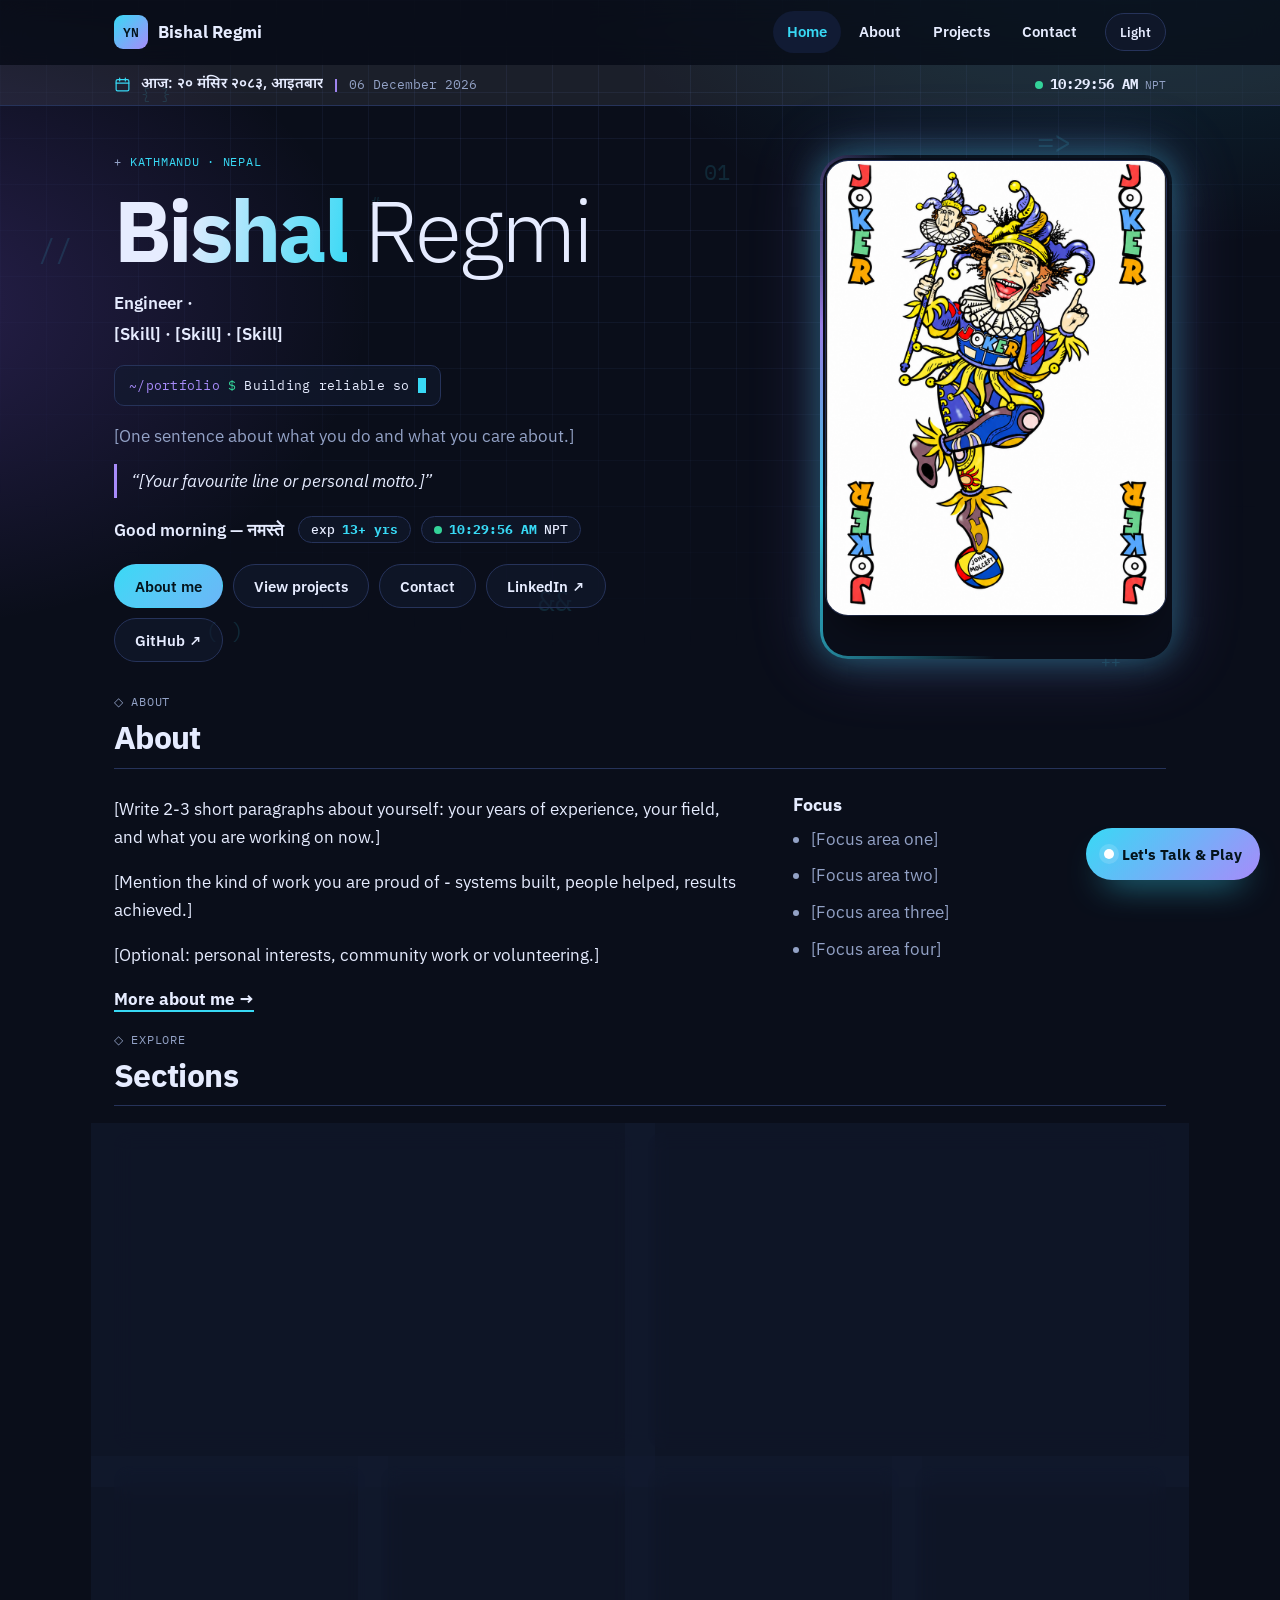
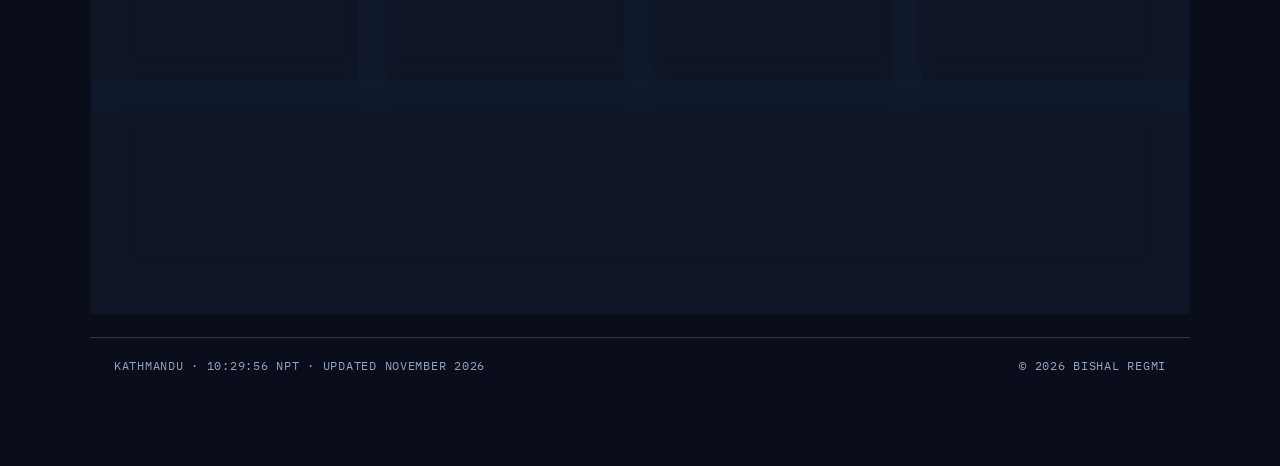
==== index.html @ ebe39e66 "Initial commit" ====
<!DOCTYPE html>
<html lang="en">

<head>
    <meta charset="utf-8">
    <meta name="viewport" content="width=device-width,initial-scale=1">
    <title>Your Name - Portfolio</title>
    <meta name="description" content="Personal portfolio: about, projects, experience and contact.">
    <meta name="theme-color" content="#0a0e1a">
    <meta property="og:title" content="Your Name - Portfolio">
    <meta property="og:description" content="Personal portfolio: about, projects, experience and contact.">
    <meta property="og:type" content="website">
    <link rel="icon" href="assets/images/favicon.svg" type="image/svg+xml">
    <link rel="preconnect" href="https://fonts.googleapis.com">
    <link
        href="https://fonts.googleapis.com/css2?family=IBM+Plex+Mono:wght@400;500&family=IBM+Plex+Sans:wght@300;400;600;700&family=Noto+Sans+Devanagari:wght@400;600&display=swap"
        rel="stylesheet">
    <link rel="stylesheet" href="css/style.css">
</head>

<body>
    <div id="site-header"></div>
    <main id="main">
        <div class="wrap hero" data-render="hero"></div>
        <section class="wrap" data-render="about" id="about"></section>
        <section class="wrap">
            <div class="sec-h">
                <p class="label mono">&#9671; EXPLORE</p>
                <h2>Sections</h2>
            </div>
            <div class="bento" data-render="bento"></div>
        </section>
    </main>
    <div id="site-footer"></div>
    <script src="js/data.js"></script>
    <script src="js/core.js"></script>
    <script src="js/app.js"></script>
</body>

</html>
---- css/style.css ----
/* Developer dark theme (default) + clean light variant. Colours: edit the variables below. */
:root {
    --bg: #f3f6fc;
    --card: #ffffffcc;
    --ink: #0f172a;
    --mut: #51617c;
    --line: #d5deee;
    --accent: #0b7aa6;
    --accent2: #6d4aff;
    --on: #fff;
    --ic: #e3edf8;
    --glow1: #22d3ee30;
    --glow2: #a78bfa30;
    --gridc: #0f172a10;
    --bar: #0f172a14;
    --sans: "IBM Plex Sans", system-ui, sans-serif;
    --mono: "IBM Plex Mono", ui-monospace, Consolas, monospace;
    --ne: "Noto Sans Devanagari", "Mukta", "Nirmala UI", system-ui, sans-serif;
    color-scheme: light
}

:root[data-theme=dark] {
    --bg: #0a0e1a;
    --card: #121a2f9e;
    --ink: #e6ecff;
    --mut: #93a2c6;
    --line: #26335a;
    --accent: #38d9f5;
    --accent2: #a78bfa;
    --on: #04141c;
    --ic: #111b34;
    --glow1: #22d3ee26;
    --glow2: #8b5cf63a;
    --gridc: #7c9cff14;
    --bar: #ffffff12;
    color-scheme: dark
}

* {
    box-sizing: border-box
}

html {
    scroll-behavior: smooth
}

body {
    margin: 0;
    font: 400 1.05rem/1.7 var(--sans);
    color: var(--ink);
    background: var(--bg);
    min-height: 100vh
}

img {
    max-width: 100%;
    display: block
}

a {
    color: var(--ink)
}

:focus-visible {
    outline: 3px solid var(--accent);
    outline-offset: 3px
}

.wrap {
    max-width: 1100px;
    margin: auto;
    padding: 0 24px
}

.mono {
    font-family: var(--mono);
    font-size: .76rem;
    letter-spacing: .06em;
    text-transform: uppercase
}

.muted {
    color: var(--mut)
}

.skip {
    position: absolute;
    left: -999px
}

.skip:focus {
    left: 10px;
    top: 10px;
    background: var(--accent);
    color: var(--on);
    padding: 8px 12px;
    z-index: 99
}

h1,
h2,
h3 {
    line-height: 1.15;
    margin: 0
}

h2 {
    font-size: 2rem;
    font-weight: 700;
    letter-spacing: -.02em
}

h3 {
    font-size: 1.1rem
}

/* background: grid + glows + drifting code symbols */
.bg {
    position: fixed;
    inset: 0;
    z-index: -1;
    overflow: hidden;
    pointer-events: none;
    background: radial-gradient(900px 520px at 88% -8%, var(--glow1), transparent 62%), radial-gradient(760px 520px at -8% 34%, var(--glow2), transparent 62%), var(--bg)
}

.bg:before {
    content: "";
    position: absolute;
    inset: 0;
    background-image: linear-gradient(var(--gridc) 1px, transparent 1px), linear-gradient(90deg, var(--gridc) 1px, transparent 1px);
    background-size: 46px 46px;
    -webkit-mask-image: radial-gradient(ellipse 90% 70% at 50% 18%, #000 15%, transparent 78%);
    mask-image: radial-gradient(ellipse 90% 70% at 50% 18%, #000 15%, transparent 78%)
}

.sym {
    position: absolute;
    font-family: var(--mono);
    color: var(--accent);
    opacity: .13;
    animation: drift ease-in-out infinite alternate;
    user-select: none
}

@keyframes drift {
    from {
        transform: translate(0, 0) rotate(-4deg)
    }

    to {
        transform: translate(14px, -34px) rotate(6deg)
    }
}

/* nav */
#site-header {
    position: sticky;
    top: 0;
    z-index: 50
}

.nav {
    backdrop-filter: blur(14px);
    background: color-mix(in srgb, var(--bg) 72%, transparent);
    border-bottom: 1px solid transparent;
    transition: border-color .3s, box-shadow .3s
}

.scrolled .nav {
    border-color: var(--line);
    box-shadow: 0 10px 30px -18px #000a
}

.navin {
    display: flex;
    align-items: center;
    gap: 14px;
    min-height: 64px;
    flex-wrap: wrap
}

.brand {
    display: flex;
    align-items: center;
    gap: 10px;
    font-weight: 700;
    text-decoration: none;
    margin-right: auto
}

.mono-badge {
    display: grid;
    place-items: center;
    width: 34px;
    height: 34px;
    border-radius: 9px;
    background: linear-gradient(135deg, var(--accent), var(--accent2));
    color: var(--on);
    font: 600 .8rem var(--mono)
}

.menu {
    list-style: none;
    margin: 0;
    padding: 0;
    display: flex;
    gap: 4px
}

.menu a {
    display: block;
    padding: 8px 14px;
    border-radius: 999px;
    text-decoration: none;
    font-weight: 600;
    font-size: .95rem;
    transition: background .25s, color .25s
}

.menu a:hover {
    background: var(--ic)
}

.menu a.on {
    background: var(--ic);
    color: var(--accent)
}

.menu a:active {
    transform: scale(.96)
}

.tbtn,
.burger {
    min-height: 38px;
    padding: 0 14px;
    border: 1px solid var(--line);
    background: var(--card);
    color: var(--ink);
    border-radius: 999px;
    font: 600 .82rem var(--sans);
    cursor: pointer;
    transition: border-color .2s, transform .2s
}

.tbtn:hover,
.burger:hover {
    border-color: var(--accent)
}

.tbtn:active {
    transform: scale(.95)
}

.burger {
    display: none
}

/* Nepali date ribbon (single line) */
.ribbon {
    border-bottom: 1px solid var(--line);
    background: var(--bar)
}

.rib {
    display: flex;
    justify-content: space-between;
    align-items: center;
    gap: 14px;
    min-height: 40px
}

.datebar {
    display: flex;
    align-items: center;
    gap: 10px;
    min-width: 0;
    white-space: nowrap;
    overflow: hidden;
    font-size: .92rem
}

.datebar svg {
    width: 17px;
    height: 17px;
    flex: none;
    color: var(--accent)
}

.np {
    font-family: var(--ne);
    font-weight: 600;
    color: var(--ink);
    overflow: hidden;
    text-overflow: ellipsis
}

.sep {
    color: var(--accent2);
    font-weight: 700
}

.en {
    color: var(--mut);
    font-family: var(--mono);
    font-size: .82rem
}

.rclock {
    display: flex;
    align-items: center;
    gap: 7px;
    font-family: var(--mono);
    font-size: .85rem;
    white-space: nowrap;
    color: var(--ink)
}

.rclock small {
    color: var(--mut)
}

.dot {
    display: inline-block;
    width: 8px;
    height: 8px;
    border-radius: 50%;
    background: #34d399;
    box-shadow: 0 0 0 0 #34d39988;
    animation: pulse 2s infinite
}

@keyframes pulse {
    70% {
        box-shadow: 0 0 0 7px #34d39900
    }
}

/* hero */
.hero {
    display: grid;
    grid-template-columns: 1.15fr 1fr;
    gap: 40px;
    align-items: center;
    padding-top: 46px;
    padding-bottom: 30px
}

.eyebrow {
    color: var(--accent);
    margin: 0 0 14px;
    position: relative;
    padding-left: 16px
}

.eyebrow:before {
    content: "+";
    position: absolute;
    left: 0;
    color: var(--mut)
}

.hero h1 {
    font: 300 clamp(3rem, 8.5vw, 5.4rem)/1 var(--sans);
    letter-spacing: -.035em;
    margin-bottom: 16px
}

.hero h1 b {
    font-weight: 700;
    background: linear-gradient(100deg, var(--ink) 30%, var(--accent));
    -webkit-background-clip: text;
    background-clip: text;
    color: transparent
}

.role {
    margin: .15rem 0;
    font-weight: 600
}

.term {
    display: inline-flex;
    gap: 8px;
    align-items: center;
    margin: 14px 0 4px;
    padding: 8px 14px;
    border: 1px solid var(--line);
    border-radius: 10px;
    background: var(--card);
    text-transform: none;
    letter-spacing: .02em;
    font-size: .84rem;
    max-width: 100%;
    flex-wrap: wrap
}

.term .pr {
    color: var(--accent2)
}

.term .dl {
    color: #34d399
}

.caret {
    width: 8px;
    height: 1.1em;
    background: var(--accent);
    animation: blink 1s steps(2) infinite
}

@keyframes blink {
    50% {
        opacity: 0
    }
}

.lead {
    color: var(--mut);
    margin: 12px 0;
    max-width: 520px
}

blockquote {
    margin: 14px 0;
    padding: 2px 0 2px 14px;
    border-left: 3px solid var(--accent2);
    font-style: italic;
    font-size: 1.08rem
}

.livebar {
    display: flex;
    flex-wrap: wrap;
    gap: 10px;
    align-items: center;
    margin: 18px 0 6px
}

.greet {
    font-weight: 600;
    margin-right: 4px
}

.chip2 {
    display: inline-flex;
    align-items: center;
    gap: 7px;
    padding: 4px 12px;
    border: 1px solid var(--line);
    border-radius: 999px;
    background: var(--card);
    font: 500 .8rem var(--mono)
}

.chip2 b {
    color: var(--accent)
}

.pills {
    display: flex;
    flex-wrap: wrap;
    gap: 10px;
    margin-top: 20px
}

.pill {
    display: inline-flex;
    align-items: center;
    justify-content: center;
    gap: 6px;
    padding: 11px 20px;
    border: 1px solid var(--line);
    border-radius: 999px;
    background: var(--card);
    color: var(--ink);
    text-decoration: none;
    font: 600 .95rem var(--sans);
    cursor: pointer;
    min-height: 44px;
    backdrop-filter: blur(6px);
    transition: transform .25s, border-color .25s, box-shadow .25s
}

.pill:hover {
    transform: translateY(-2px);
    border-color: var(--accent);
    box-shadow: 0 10px 22px -12px var(--accent)
}

.pill:active {
    transform: scale(.97)
}

.pill.pri {
    background: linear-gradient(135deg, var(--accent), color-mix(in srgb, var(--accent) 55%, var(--accent2)));
    color: var(--on);
    border-color: transparent
}

/* profile flip card + animated ring */
.portrait {
    position: relative;
    width: min(100%, 340px);
    margin-left: auto
}

.ring {
    position: absolute;
    inset: -6px;
    border-radius: 28px;
    pointer-events: none
}

.ring .glow {
    position: absolute;
    inset: 0;
    border-radius: 28px;
    box-shadow: 0 0 34px color-mix(in srgb, var(--accent) 38%, transparent), 0 0 70px color-mix(in srgb, var(--accent2) 24%, transparent);
    animation: breathe 4.5s ease-in-out infinite
}

@keyframes breathe {
    50% {
        opacity: .55
    }
}

.ring .clip {
    position: absolute;
    inset: 0;
    border-radius: 28px;
    overflow: hidden
}

.ring .spin {
    position: absolute;
    inset: -70%;
    background: conic-gradient(from 0deg, transparent 0 50%, var(--accent) 66%, var(--accent2) 82%, transparent 94%);
    animation: rot 6s linear infinite
}

@keyframes rot {
    to {
        transform: rotate(360deg)
    }
}

.ring .clip:after {
    content: "";
    position: absolute;
    inset: 3px;
    border-radius: 25px;
    background: var(--bg)
}

.flip {
    position: relative;
    width: 100%;
    aspect-ratio: 3/4;
    perspective: 1200px;
    cursor: pointer;
    -webkit-tap-highlight-color: transparent;
    border-radius: 22px;
    transition: transform .5s
}

.flip:hover {
    transform: translateY(-4px)
}

.flip:focus-visible {
    outline-offset: 10px
}

.tilt {
    position: absolute;
    inset: 0;
    transform-style: preserve-3d;
    transition: transform .2s ease-out
}

.flip-inner {
    position: absolute;
    inset: 0;
    transform-style: preserve-3d;
    transition: transform .95s cubic-bezier(.45, .05, .25, 1.15)
}

.flip.flipped .flip-inner {
    transform: rotateY(180deg)
}

.flip.flipping {
    transform: scale(1.04) translateY(-6px)
}

.face {
    position: absolute;
    inset: 0;
    border-radius: 22px;
    overflow: hidden;
    backface-visibility: hidden;
    -webkit-backface-visibility: hidden;
    box-shadow: 0 24px 40px -22px #000d, 0 0 0 1px var(--line);
    background: transparent
}

.face.back {
    transform: rotateY(180deg);
    background: transparent
}

.face.front svg {
    width: 100%;
    height: 100%;
    display: block
}

.face.front {
    background: linear-gradient(160deg, var(--ic), var(--bg))
}

.face .card-image {
    position: absolute;
    inset: 0;
    display: block;
    width: 100%;
    height: 100%;
    object-fit: cover;
    object-position: center
}

.face:after {
    content: "";
    position: absolute;
    inset: 0;
    background: linear-gradient(115deg, transparent 38%, #ffffff40 50%, transparent 62%);
    transform: translateX(-120%);
    transition: transform .9s;
    pointer-events: none
}

.flip:hover .face:after {
    transform: translateX(120%)
}

.hint {
    text-align: center;
    color: var(--mut);
    margin: 20px 0 0;
    font-size: .68rem
}

@keyframes up {
    from {
        opacity: 0;
        transform: translateY(18px)
    }
}

.hero-text>* {
    animation: up .8s both
}

.hero-text>:nth-child(2) {
    animation-delay: .08s
}

.hero-text>:nth-child(3) {
    animation-delay: .14s
}

.hero-text>:nth-child(4) {
    animation-delay: .2s
}

.hero-text>:nth-child(5) {
    animation-delay: .26s
}

.hero-text>:nth-child(n+6) {
    animation-delay: .32s
}

.portrait {
    animation: up 1s .2s both
}

/* sections */
section {
    padding: 46px 0
}

.sec-h {
    border-bottom: 1px solid var(--line);
    padding-bottom: 12px;
    margin-bottom: 26px
}

.label {
    color: var(--mut);
    margin: 0 0 6px;
    display: block
}

.about-grid {
    display: grid;
    grid-template-columns: 1.7fr 1fr;
    gap: 46px
}

.about-grid p {
    margin: 0 0 16px
}

.more {
    font-weight: 700;
    text-decoration: none;
    border-bottom: 2px solid var(--accent);
    transition: color .2s
}

.more:hover {
    color: var(--accent)
}

.focus {
    padding-left: 18px;
    margin: 10px 0
}

.focus li {
    margin: 8px 0;
    color: var(--mut)
}

.focus a {
    color: var(--ink)
}

.bento {
    display: grid;
    grid-template-columns: repeat(4, 1fr);
    gap: 16px
}

.card {
    position: relative;
    background: var(--card);
    border: 1px solid var(--line);
    border-radius: 16px;
    padding: 20px;
    display: flex;
    flex-direction: column;
    gap: 8px;
    backdrop-filter: blur(10px);
    box-shadow: 0 14px 30px -22px #000c;
    transition: transform .3s, box-shadow .3s, border-color .3s
}

.card:hover {
    transform: translateY(-4px);
    border-color: var(--accent);
    box-shadow: 0 18px 40px -20px color-mix(in srgb, var(--accent) 55%, transparent)
}

.card:active {
    transform: translateY(-1px)
}

.span2 {
    grid-column: span 2
}

.span4 {
    grid-column: span 4
}

.chead {
    display: flex;
    align-items: center;
    gap: 10px;
    justify-content: space-between
}

.ibox {
    display: grid;
    place-items: center;
    width: 38px;
    height: 38px;
    border-radius: 10px;
    background: var(--ic);
    color: var(--accent)
}

.ibox svg {
    width: 20px;
    height: 20px
}

.chead .label {
    margin: 0;
    flex: 1
}

.card h3 a {
    text-decoration: none
}

.stretch:after {
    content: "";
    position: absolute;
    inset: 0;
    border-radius: 16px
}

.cdesc {
    margin: 0;
    color: var(--mut);
    font-size: .95rem;
    line-height: 1.55
}

.minis {
    display: grid;
    grid-template-columns: 1fr 1fr;
    gap: 8px;
    margin: 6px 0
}

.mini {
    border: 1px solid var(--line);
    border-radius: 10px;
    padding: 8px 12px;
    background: var(--ic);
    display: flex;
    flex-direction: column;
    line-height: 1.35
}

.mini b {
    font-size: .92rem
}

.mini .mono {
    font-size: .64rem;
    color: var(--mut)
}

.cfoot {
    margin-top: auto;
    display: flex;
    justify-content: space-between;
    align-items: center;
    padding-top: 10px;
    color: var(--mut)
}

.go {
    display: grid;
    place-items: center;
    width: 28px;
    height: 28px;
    border: 1px solid var(--line);
    border-radius: 50%;
    transition: transform .3s, background .3s, color .3s
}

.go svg {
    width: 14px;
    height: 14px
}

.card:hover .go {
    transform: translateX(4px);
    background: var(--accent);
    color: var(--on);
    border-color: var(--accent)
}

.dots {
    display: flex;
    gap: 6px;
    margin-bottom: 4px
}

.dots i {
    width: 9px;
    height: 9px;
    border-radius: 50%;
    background: #ff5f57
}

.dots i:nth-child(2) {
    background: #febc2e
}

.dots i:nth-child(3) {
    background: #28c840
}

.tags {
    display: flex;
    flex-wrap: wrap;
    gap: 7px;
    margin: 6px 0
}

.tg {
    border: 1px solid var(--line);
    background: var(--ic);
    border-radius: 999px;
    padding: 2px 12px;
    font-size: .84rem;
    font-family: var(--mono)
}

.tl {
    border-left: 2px solid var(--line);
    margin-left: 6px;
    padding-left: 26px
}

.tl>div {
    position: relative;
    padding-bottom: 28px
}

.tl>div:before {
    content: "";
    position: absolute;
    left: -33px;
    top: 6px;
    width: 12px;
    height: 12px;
    border-radius: 50%;
    background: var(--accent);
    box-shadow: 0 0 0 4px var(--bg), 0 0 14px var(--accent)
}

.tl .mono {
    color: var(--accent)
}

.tl h3 {
    margin: 4px 0 0
}

.org {
    margin: 2px 0 6px;
    color: var(--mut);
    font-weight: 600
}

.tl p {
    margin: 0 0 6px
}

.rowi {
    display: flex;
    justify-content: space-between;
    gap: 16px;
    border-bottom: 1px solid var(--line);
    padding: 14px 0;
    align-items: flex-start;
    transition: padding .25s
}

.rowi:hover {
    padding-left: 8px
}

.rowi .mono {
    color: var(--mut);
    white-space: nowrap
}

.chips {
    display: flex;
    gap: 8px;
    flex-wrap: wrap;
    margin-bottom: 20px
}

.chip {
    border: 1px solid var(--line);
    background: var(--card);
    color: var(--ink);
    border-radius: 999px;
    padding: 6px 16px;
    font: 600 .85rem var(--sans);
    cursor: pointer;
    transition: background .2s, transform .2s
}

.chip.on,
.chip:hover {
    background: var(--accent);
    color: var(--on);
    border-color: var(--accent)
}

.chip:active {
    transform: scale(.95)
}

.pgrid {
    display: grid;
    grid-template-columns: repeat(auto-fill, minmax(300px, 1fr));
    gap: 16px
}

/* contact */
.two {
    display: grid;
    grid-template-columns: 1fr 1.1fr;
    gap: 46px
}

.mailline {
    font-size: 1.15rem;
    word-break: break-word
}

label {
    display: block;
    font-weight: 600;
    margin: 14px 0 4px;
    font-size: .9rem
}

input,
textarea {
    font: inherit;
    width: 100%;
    padding: 11px 14px;
    border: 1px solid var(--line);
    border-radius: 12px;
    background: var(--card);
    color: var(--ink);
    transition: border-color .2s, box-shadow .2s
}

input:focus,
textarea:focus {
    outline: none;
    border-color: var(--accent);
    box-shadow: 0 0 0 3px color-mix(in srgb, var(--accent) 30%, transparent)
}

input[aria-invalid=true],
textarea[aria-invalid=true] {
    border-color: #f87171
}

.err {
    display: block;
    color: #f87171;
    font-size: .84rem;
    min-height: 1.1em
}

.hp {
    position: absolute;
    left: -9999px
}

.cform {
    padding: 22px;
    border: 1px solid var(--line);
    border-radius: 18px;
    background: var(--card);
    backdrop-filter: blur(10px)
}

.sbtn {
    position: relative;
    min-width: 170px
}

.sbtn[disabled] {
    opacity: .8;
    cursor: progress
}

.spinner {
    display: none;
    width: 16px;
    height: 16px;
    border: 2px solid currentColor;
    border-right-color: transparent;
    border-radius: 50%;
    animation: rot .7s linear infinite
}

.sbtn.loading .spinner {
    display: inline-block
}

.fstat {
    margin-top: 6px;
    padding: 0
}

.fstat.ok,
.fstat.bad {
    padding: 12px 14px;
    border-radius: 10px;
    border-left: 4px solid
}

.fstat.ok {
    background: #34d3991f;
    border-color: #34d399
}

.fstat.bad {
    background: #f871711f;
    border-color: #f87171
}

#toasts {
    position: fixed;
    top: 78px;
    right: 16px;
    z-index: 100;
    display: flex;
    flex-direction: column;
    gap: 10px;
    width: min(360px, calc(100vw - 32px))
}

.toast {
    position: relative;
    display: flex;
    flex-direction: column;
    gap: 2px;
    padding: 12px 38px 12px 16px;
    border-radius: 12px;
    background: var(--bg);
    border: 1px solid var(--line);
    border-left: 4px solid var(--accent);
    box-shadow: 0 18px 40px -16px #000d;
    animation: tin .4s both;
    backdrop-filter: blur(10px)
}

.toast.success {
    border-left-color: #34d399
}

.toast.error {
    border-left-color: #f87171
}

.toast span {
    color: var(--mut);
    font-size: .9rem
}

.toast button {
    position: absolute;
    top: 6px;
    right: 8px;
    border: 0;
    background: none;
    color: var(--mut);
    font-size: 1.3rem;
    cursor: pointer
}

.toast.out {
    opacity: 0;
    transform: translateX(30px);
    transition: .35s
}

@keyframes tin {
    from {
        opacity: 0;
        transform: translateX(40px)
    }
}

.foot-site {
    display: flex;
    justify-content: space-between;
    gap: 14px;
    flex-wrap: wrap;
    border-top: 1px solid var(--line);
    margin-top: 60px;
    padding-top: 18px;
    padding-bottom: 90px;
    color: var(--mut)
}

.foot-site p {
    margin: 0
}

.fab {
    position: fixed;
    right: 20px;
    bottom: 20px;
    z-index: 40;
    display: flex;
    align-items: center;
    gap: 8px;
    padding: 12px 20px;
    border-radius: 999px;
    background: var(--card);
    border: 1px solid var(--accent);
    backdrop-filter: blur(10px);
    color: var(--ink);
    text-decoration: none;
    font-weight: 600;
    box-shadow: 0 10px 26px -12px var(--accent);
    transition: transform .25s
}

.fab:hover {
    transform: translateY(-3px)
}

.fab:active {
    transform: scale(.96)
}

.fab i {
    width: 9px;
    height: 9px;
    border-radius: 50%;
    background: #34d399;
    animation: pulse 2s infinite
}

.rv {
    opacity: 0;
    transform: translateY(20px);
    transition: opacity .7s, transform .7s
}

.rv.in {
    opacity: 1;
    transform: none
}

.nf {
    text-align: center;
    padding: 120px 0
}

.nf h1 {
    font-size: 5rem
}

@media(max-width:900px) {

    .hero,
    .about-grid,
    .two {
        grid-template-columns: 1fr
    }

    .portrait {
        margin: 0 auto;
        order: -1
    }

    .bento {
        grid-template-columns: 1fr 1fr
    }

    .span4 {
        grid-column: span 2
    }

    .burger {
        display: block
    }

    .menu {
        display: none;
        flex-direction: column;
        width: 100%
    }

    .menu.open {
        display: flex
    }

    .navin nav {
        order: 5;
        width: 100%
    }
}

@media(max-width:560px) {
    .bento {
        grid-template-columns: 1fr
    }

    .span2,
    .span4 {
        grid-column: auto
    }

    .minis {
        grid-template-columns: 1fr
    }

    .rowi {
        flex-direction: column;
        gap: 4px
    }

    .datebar {
        font-size: .8rem;
        gap: 7px
    }

    .datebar svg,
    .rclock small,
    .en {
        display: none
    }

    .rib {
        gap: 8px
    }

    #toasts {
        top: 70px
    }

    .hero {
        padding-top: 30px
    }
}

@media(prefers-reduced-motion:reduce) {

    *,
    *:before,
    *:after {
        animation: none !important;
        transition: none !important
    }

    .rv {
        opacity: 1;
        transform: none
    }

    .sym {
        display: none
    }

    .flip-inner {
        transition: transform .01s !important
    }
}

@media print {

    .nav,
    .fab,
    .pills,
    .tbtn,
    .ribbon,
    .bg,
    #toasts,
    #site-footer {
        display: none
    }

    body {
        background: #fff;
        color: #000
    }
}

/* Let's Talk assistant */
.talk-panel {
    position: fixed;
    right: 24px;
    bottom: 88px;
    width: min(390px, calc(100vw - 48px));
    max-height: min(760px, calc(100vh - 110px));
    max-height: min(760px, calc(100dvh - 110px));
    display: flex;
    flex-direction: column;
    background: color-mix(in srgb, var(--card) 88%, transparent);
    backdrop-filter: blur(16px);
    border: 1px solid var(--line);
    border-radius: 18px;
    box-shadow: 0 20px 40px rgba(15, 23, 42, .28);
    overflow: hidden;
    z-index: 90;
    transition: transform .25s ease, opacity .25s ease
}

.talk-panel.hidden {
    display: none
}

.talk-panel.minimized .talk-body,
.talk-panel.minimized .talk-input {
    display: none
}

.talk-panel.minimized {
    max-height: 58px
}

.talk-header {
    display: flex;
    justify-content: space-between;
    align-items: center;
    padding: 12px 14px;
    border-bottom: 1px solid var(--line);
    background: rgba(15, 23, 42, .12)
}

.talk-header p,
.talk-header h3 {
    margin: 0
}

.talk-header p {
    color: var(--accent);
    font-size: .7rem
}

.talk-actions {
    display: flex;
    gap: 8px
}

.mini-btn {
    width: 28px;
    height: 28px;
    border-radius: 8px;
    border: 1px solid var(--line);
    background: transparent;
    color: var(--ink);
    cursor: pointer
}

.talk-body {
    padding: 12px 12px 8px;
    display: flex;
    flex-direction: column;
    gap: 12px;
    overflow: auto
}

.welcome {
    padding: 10px 12px;
    border-radius: 12px;
    background: linear-gradient(135deg, var(--accent), var(--accent2));
    color: var(--on);
    font-size: .88rem
}

.quick-replies {
    display: flex;
    flex-wrap: wrap;
    gap: 8px
}

.quick-btn {
    padding: 6px 10px;
    border: 1px solid var(--line);
    border-radius: 999px;
    background: var(--card);
    color: var(--ink);
    font: 600 .75rem var(--sans);
    cursor: pointer
}

.quick-btn.play-btn {
    background: linear-gradient(135deg, var(--accent), var(--accent2));
    border-color: transparent;
    color: var(--on)
}

.game-launcher {
    border: 1px solid var(--line);
    border-radius: 14px;
    background: linear-gradient(145deg, color-mix(in srgb, var(--accent) 10%, var(--card)), var(--card));
    padding: 12px;
    box-shadow: inset 0 1px 0 #ffffff12
}

.game-launcher.hidden {
    display: none
}

.game-launcher-head {
    display: flex;
    justify-content: space-between;
    align-items: center;
    margin-bottom: 10px;
    color: var(--mut);
    font-size: .7rem;
    letter-spacing: .05em
}

.game-launcher-grid {
    display: grid;
    grid-template-columns: repeat(2, minmax(0, 1fr));
    gap: 8px
}

.game-launch-btn {
    min-height: 58px;
    padding: 10px;
    border-radius: 12px;
    border: 1px solid var(--line);
    background: color-mix(in srgb, var(--card) 86%, var(--accent));
    color: var(--ink);
    font: 600 .82rem var(--sans);
    cursor: pointer;
    transition: transform .2s, border-color .2s, box-shadow .2s
}

.game-launch-btn:hover {
    transform: translateY(-2px);
    border-color: var(--accent);
    box-shadow: 0 10px 24px -16px var(--accent)
}

.game-launch-btn span {
    color: var(--accent);
    margin-right: 4px
}

.game-console.hidden {
    display: none
}

.talk-panel.playing .welcome,
.talk-panel.playing .quick-replies,
.talk-panel.playing .chat-log,
.talk-panel.playing .talk-input {
    display: none
}

.talk-panel.playing .talk-body {
    padding: 10px;
    overflow: hidden
}

.game-console {
    border: 1px solid var(--line);
    border-radius: 16px;
    padding: 10px;
    background: linear-gradient(150deg, color-mix(in srgb, var(--accent) 8%, var(--card)), var(--card));
    box-shadow: 0 14px 32px -22px #000d, inset 0 1px 0 #ffffff12
}

.game-console-top {
    display: grid;
    grid-template-columns: 34px 1fr 34px;
    align-items: center;
    gap: 8px;
    margin-bottom: 10px
}

.game-console-heading {
    min-width: 0;
    text-align: center
}

.game-console-heading .mono {
    color: var(--accent);
    font-size: .58rem
}

.game-console-title {
    overflow: hidden;
    text-overflow: ellipsis;
    white-space: nowrap;
    font-size: .95rem
}

.game-back,
.game-restart {
    width: 34px;
    height: 34px;
    border: 1px solid var(--line);
    border-radius: 10px;
    background: var(--card);
    color: var(--ink);
    font: 600 1rem var(--sans);
    cursor: pointer
}

.game-console-tabs {
    display: grid;
    grid-template-columns: 1fr 1fr;
    gap: 6px;
    margin-bottom: 8px;
    padding: 3px;
    border-radius: 11px;
    background: color-mix(in srgb, var(--bg) 78%, transparent)
}

.game-tab {
    min-height: 32px;
    border: 0;
    border-radius: 8px;
    background: transparent;
    color: var(--mut);
    font: 600 .72rem var(--sans);
    cursor: pointer
}

.game-tab.active {
    background: var(--ic);
    color: var(--accent);
    box-shadow: 0 1px 4px #0002
}

.game-console canvas {
    display: block;
    width: 100%;
    aspect-ratio: 1;
    border: 1px solid #ffffff20;
    border-radius: 12px;
    background: #101c36;
    touch-action: none;
    outline-offset: 3px
}

.game-console-hint {
    min-height: 1.4em;
    margin: 8px 0;
    color: var(--mut);
    text-align: center;
    font-size: .72rem;
    line-height: 1.4
}

.game-console-status {
    margin: -4px 0 8px;
    color: var(--mut);
    text-align: center;
    font: .64rem var(--mono)
}

.game-action {
    width: 100%;
    min-height: 38px;
    border: 1px solid transparent;
    border-radius: 10px;
    background: linear-gradient(135deg, var(--accent), var(--accent2));
    color: var(--on);
    font: 700 .76rem var(--mono);
    cursor: pointer
}

.game-action span {
    margin-left: 6px;
    opacity: .7;
    font-size: .64rem
}

.game-console[data-game="basketball"] .game-action {
    display: none
}

.chat-log {
    display: flex;
    flex-direction: column;
    gap: 10px;
    max-height: 220px;
    overflow: auto;
    padding-right: 4px
}

.chat-row {
    padding: 8px 10px;
    border-radius: 12px;
    max-width: 86%;
    font-size: .86rem;
    line-height: 1.5
}

.chat-row.user {
    margin-left: auto;
    background: linear-gradient(135deg, var(--accent), var(--accent2));
    color: var(--on)
}

.chat-row.bot {
    background: var(--ic);
    color: var(--ink);
    border: 1px solid var(--line)
}

.talk-input {
    display: flex;
    gap: 8px;
    padding: 12px;
    border-top: 1px solid var(--line);
    background: rgba(15, 23, 42, .08)
}

.talk-input input {
    flex: 1;
    border: 1px solid var(--line);
    border-radius: 10px;
    background: rgba(255, 255, 255, .04);
    color: var(--ink);
    padding: 10px 12px;
    font: inherit
}

.talk-input button,
#assistantSend {
    border: none;
    border-radius: 10px;
    background: linear-gradient(135deg, var(--accent), var(--accent2));
    color: var(--on);
    padding: 10px 14px;
    font: 600 .82rem var(--sans);
    cursor: pointer
}

.fab {
    position: fixed;
    right: 20px;
    bottom: 20px;
    display: inline-flex;
    align-items: center;
    justify-content: center;
    gap: 8px;
    z-index: 60;
    padding: 0 18px;
    border: none;
    border-radius: 999px;
    height: 52px;
    background: linear-gradient(135deg, var(--accent), var(--accent2));
    color: var(--on);
    font: 700 .95rem var(--sans);
    box-shadow: 0 18px 35px -18px rgba(56, 217, 245, .8);
    cursor: pointer
}

.fab i {
    width: 10px;
    height: 10px;
    border-radius: 50%;
    background: #fff;
    box-shadow: 0 0 0 5px rgba(255, 255, 255, .14)
}

@media (max-width:680px) {
    .talk-panel {
        right: 10px;
        bottom: 74px;
        width: min(390px, calc(100vw - 40px));
        max-height: calc(100vh - 90px);
        max-height: calc(100dvh - 90px)
    }

    .fab {
        right: 12px;
        bottom: 14px
    }

}
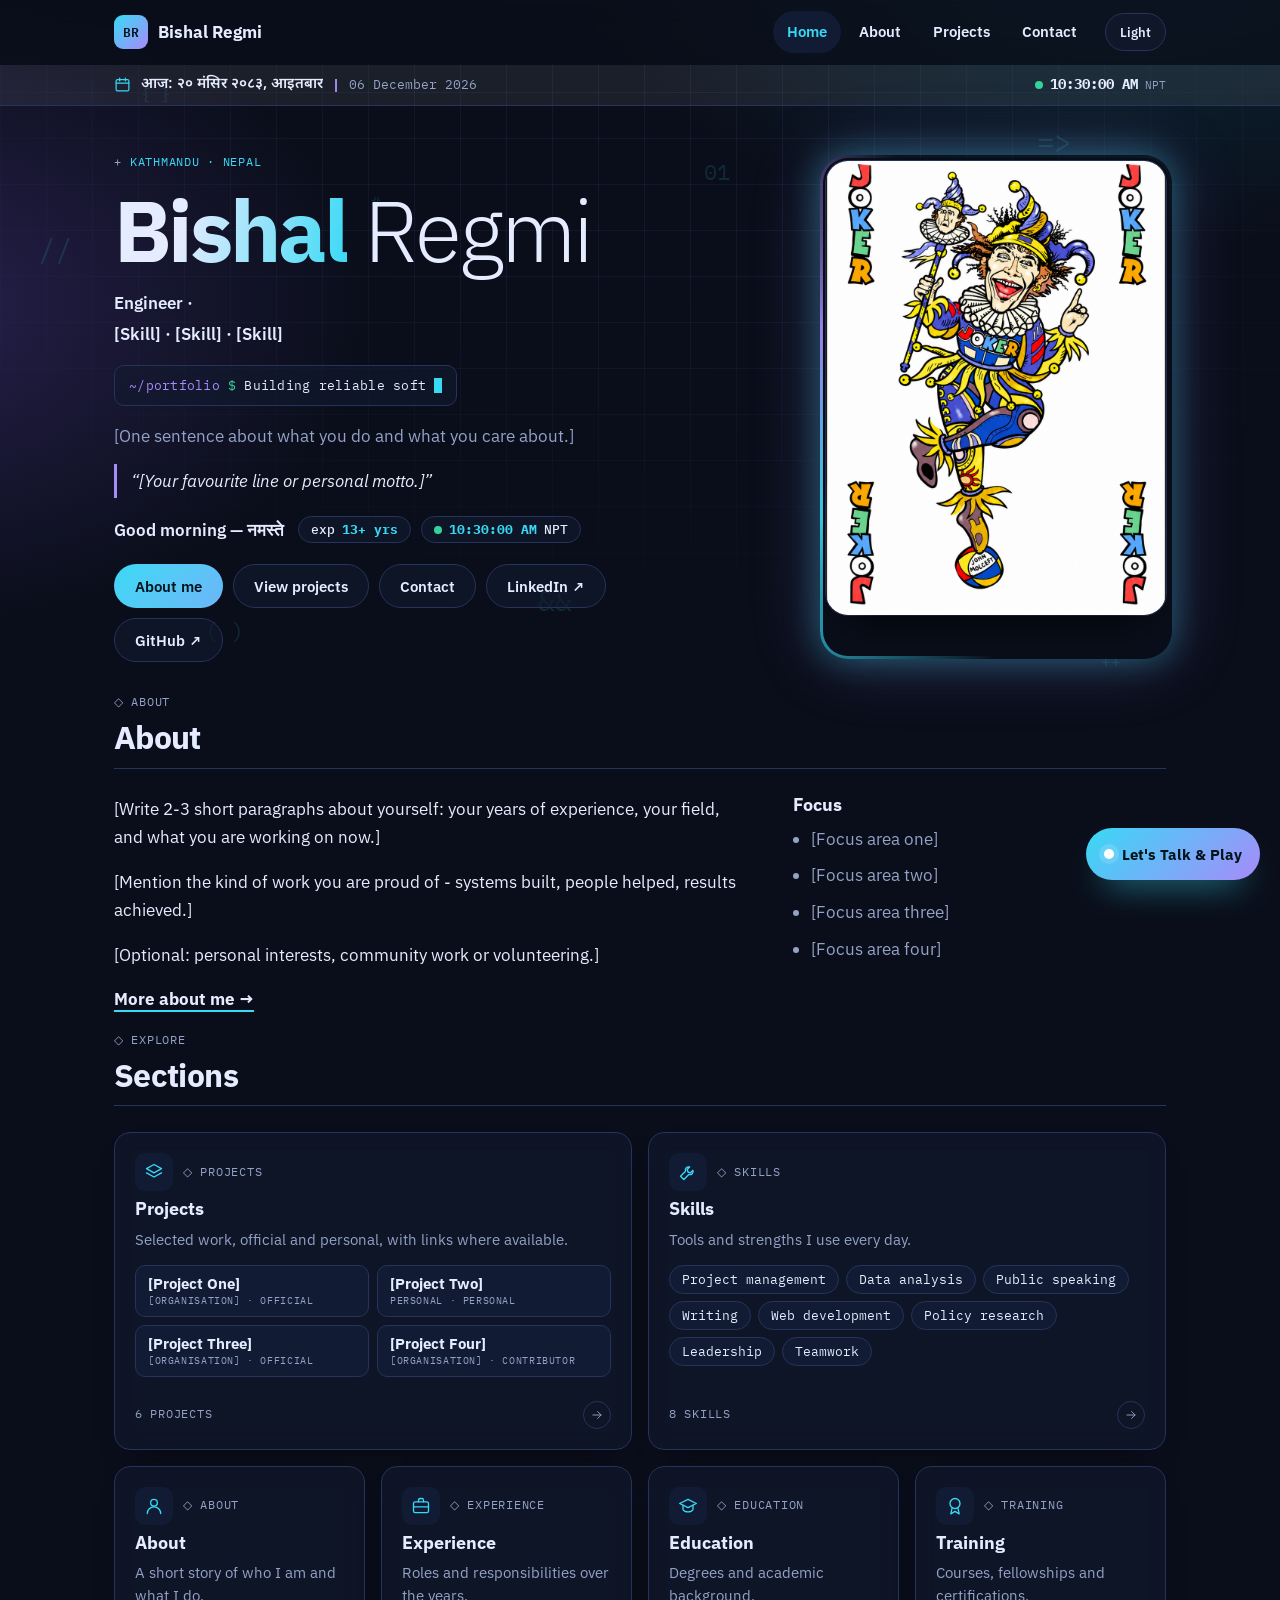
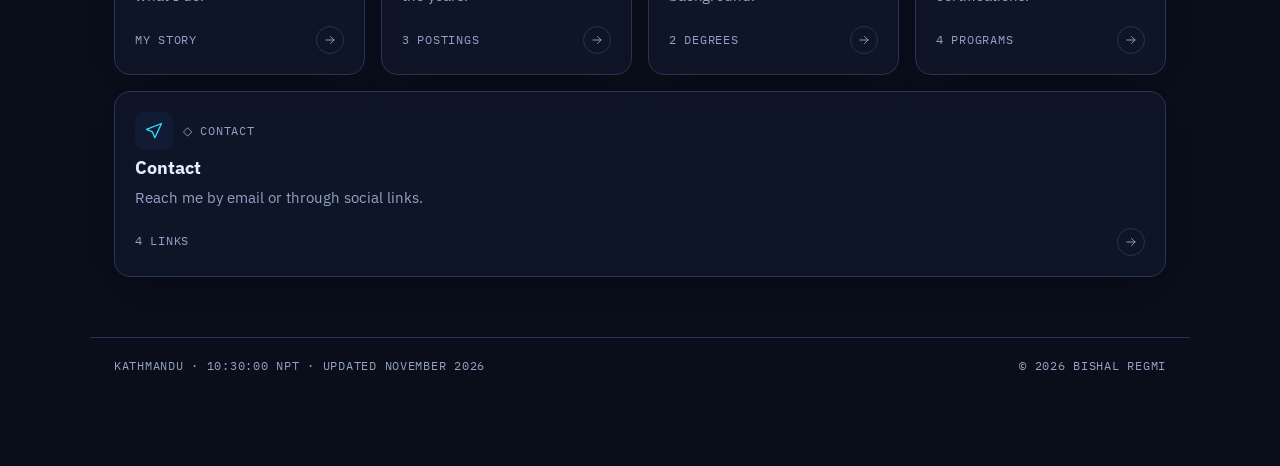
==== commit 7b8dfa90: "format maek it" ====
--- a/index.html
+++ b/index.html
@@ -4,13 +4,13 @@
 <head>
     <meta charset="utf-8">
     <meta name="viewport" content="width=device-width,initial-scale=1">
-    <title>Your Name - Portfolio</title>
+    <title>Bishal regmi - Portfolio</title>
     <meta name="description" content="Personal portfolio: about, projects, experience and contact.">
     <meta name="theme-color" content="#0a0e1a">
     <meta property="og:title" content="Your Name - Portfolio">
     <meta property="og:description" content="Personal portfolio: about, projects, experience and contact.">
     <meta property="og:type" content="website">
-    <link rel="icon" href="assets/images/favicon.svg" type="image/svg+xml">
+    <link rel="icon" href="assets/images/logo.png" type="image/svg+xml">
     <link rel="preconnect" href="https://fonts.googleapis.com">
     <link
         href="https://fonts.googleapis.com/css2?family=IBM+Plex+Mono:wght@400;500&family=IBM+Plex+Sans:wght@300;400;600;700&family=Noto+Sans+Devanagari:wght@400;600&display=swap"
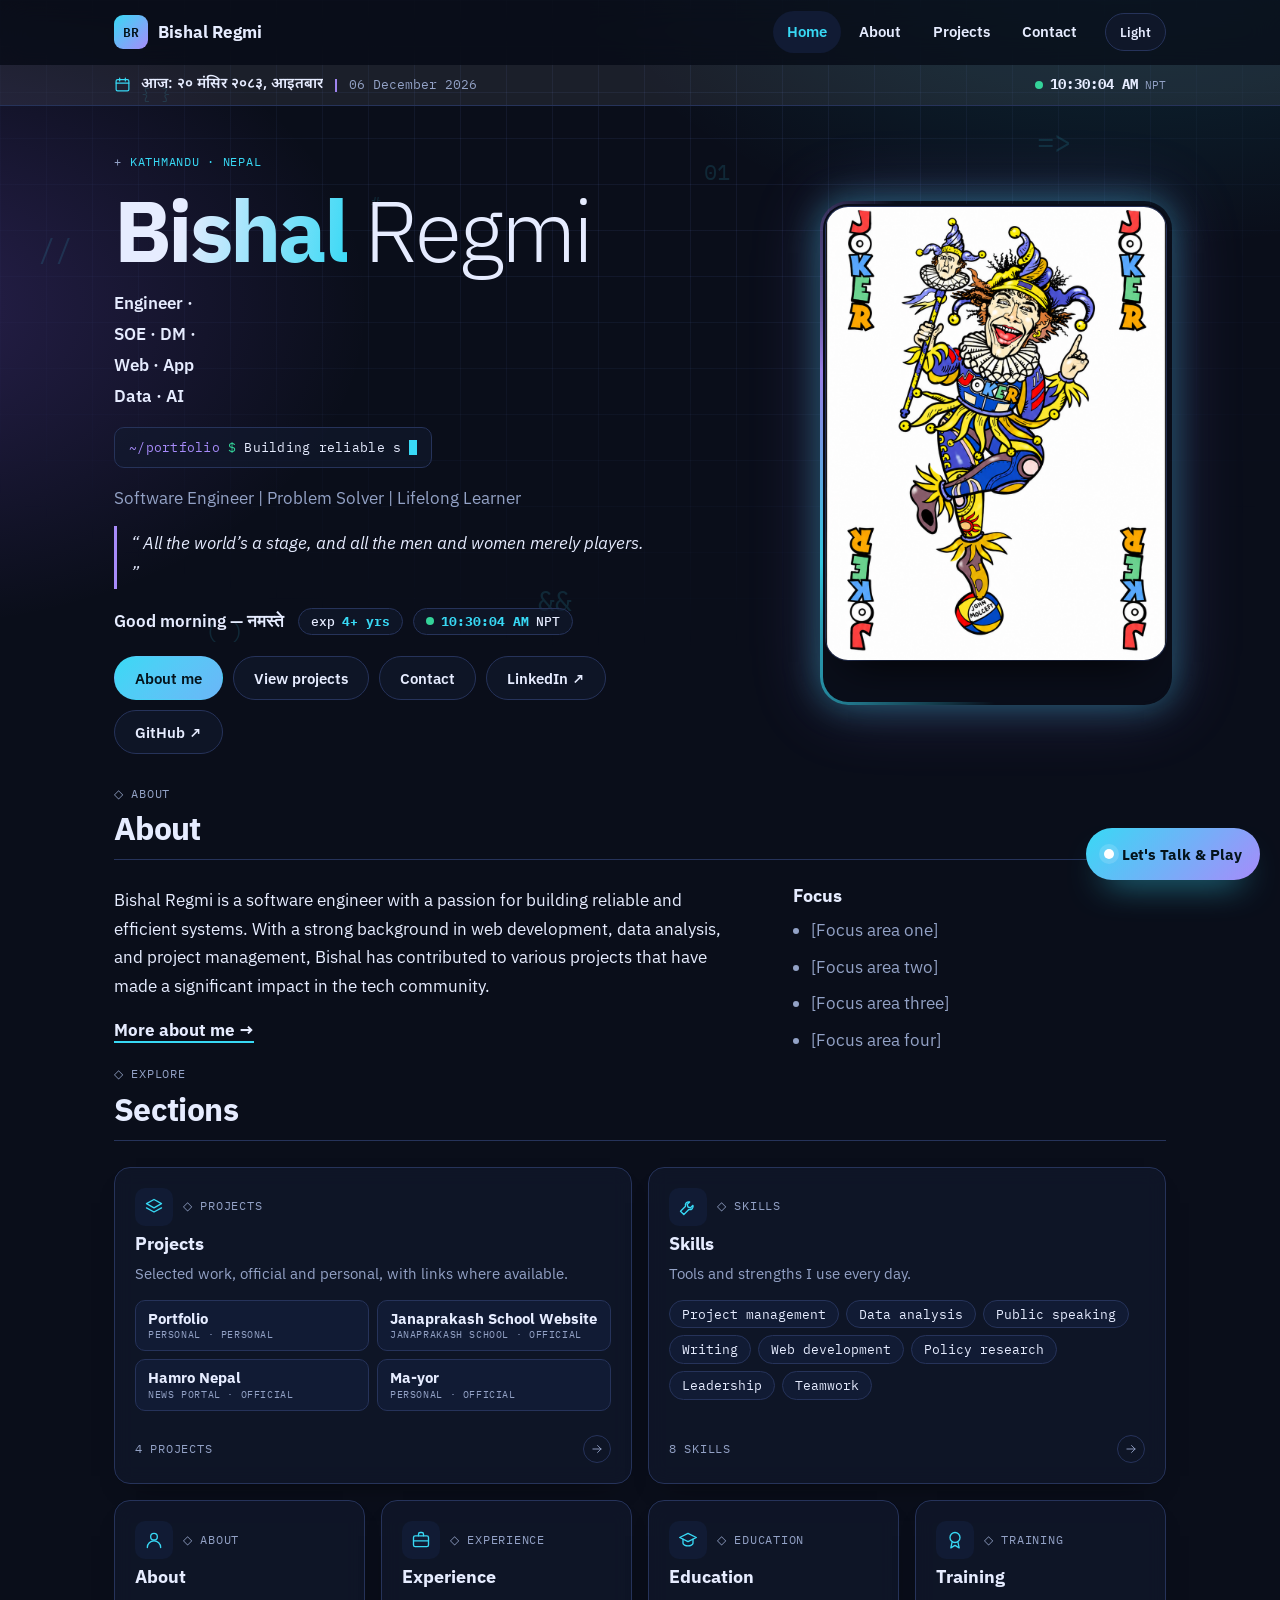
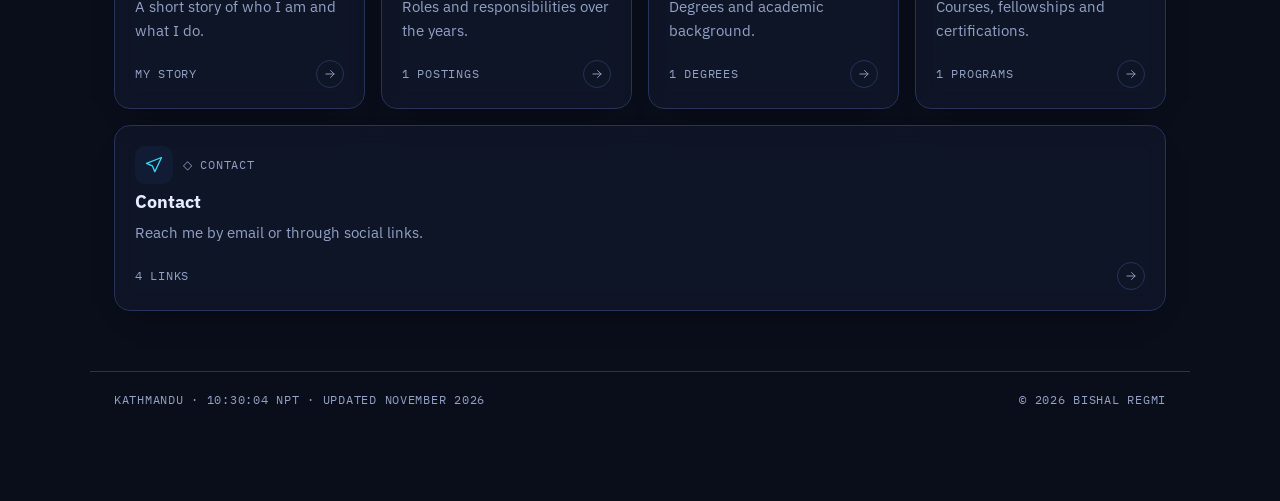
==== commit 4729ce1d: "add personal details" ====
--- a/index.html
+++ b/index.html
@@ -4,10 +4,10 @@
 <head>
     <meta charset="utf-8">
     <meta name="viewport" content="width=device-width,initial-scale=1">
-    <title>Bishal regmi - Portfolio</title>
+    <title>Bishal Regmi - Portfolio</title>
     <meta name="description" content="Personal portfolio: about, projects, experience and contact.">
     <meta name="theme-color" content="#0a0e1a">
-    <meta property="og:title" content="Your Name - Portfolio">
+    <meta property="og:title" content="Bishal Regmi - Portfolio">
     <meta property="og:description" content="Personal portfolio: about, projects, experience and contact.">
     <meta property="og:type" content="website">
     <link rel="icon" href="assets/images/logo.png" type="image/svg+xml">
